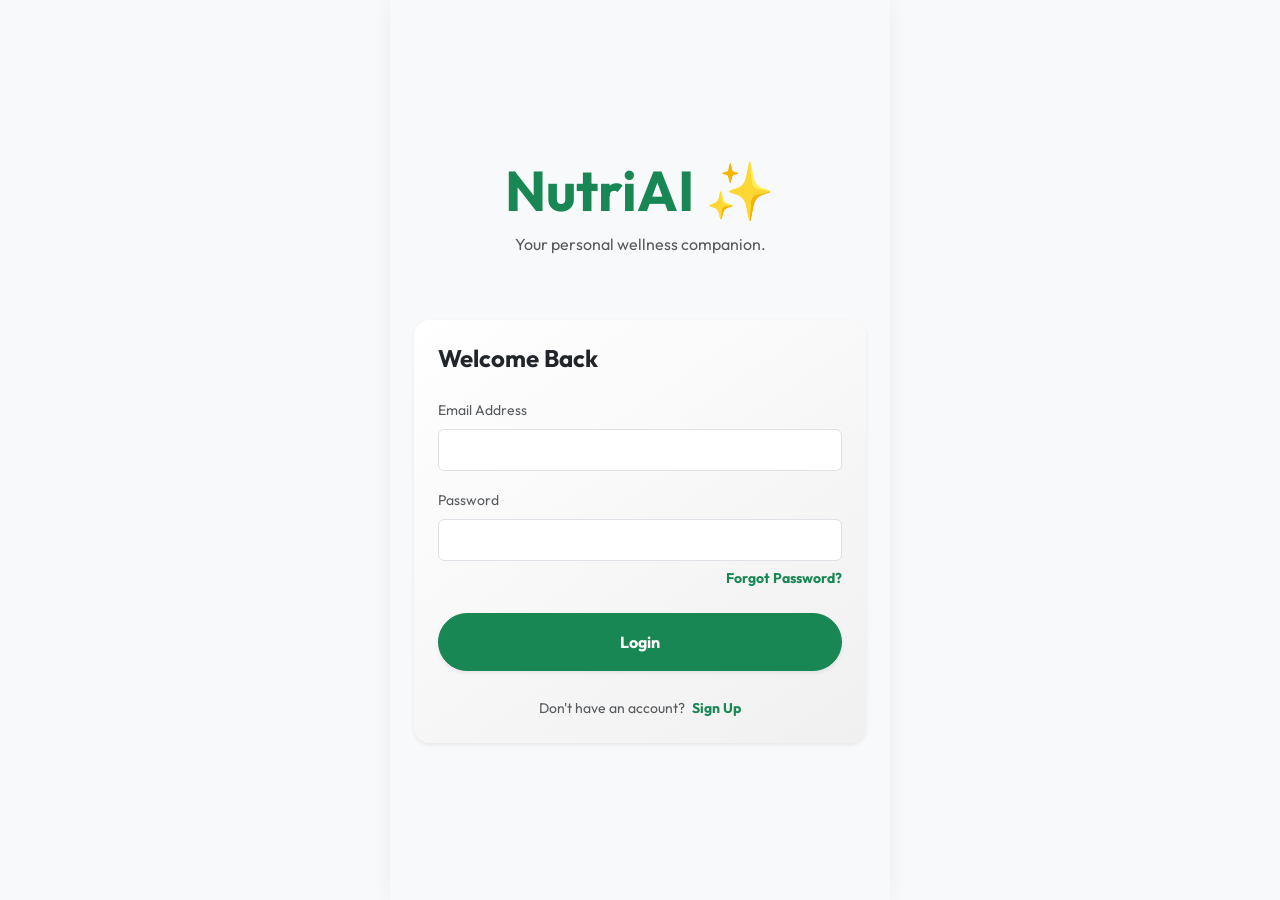
==== frontend/index.html @ 2ce2a9cc "feat: initial setup, interfaces and modules" ====
<!DOCTYPE html>
<html lang="en">

<head>
    <meta charset="UTF-8">
    <meta name="viewport" content="width=device-width, initial-scale=1.0">
    <title>NutriAI - Your Personal Wellness Companion</title>
    <!-- App Icons -->
    <link rel="icon" type="image/x-icon" href="favicon.ico">
    <link rel="apple-touch-icon" href="icons/apple-touch-icon.png">
    <!-- PWA Manifest -->
    <link rel="manifest" href="manifest.json">
    <!-- Bootstrap 5 CSS -->
    <link href="https://cdn.jsdelivr.net/npm/bootstrap@5.3.3/dist/css/bootstrap.min.css" rel="stylesheet">
    <!-- Custom CSS -->
    <link rel="stylesheet" href="style.css">
    <!-- Google Fonts -->
    <link href="https://fonts.googleapis.com/css2?family=Outfit:wght@300;400;500;600;700&display=swap" rel="stylesheet">
    <meta name="theme-color" content="#198754">
</head>

<body>

    <!-- App Container optimized for mobile -->
    <div class="app-container">
        <!-- Top Nav -->
        <nav class="navbar navbar-expand-lg app-navbar">
            <div class="container-fluid d-flex justify-content-between align-items-center">
                <a class="navbar-brand fw-bold text-success" href="#">NutriAI ✨</a>
                <button class="btn btn-outline-danger btn-sm rounded-pill px-3 fw-bold shadow-sm"
                    id="logoutBtnHeader">Logout</button>
            </div>
        </nav>

        <!-- Main Content Area -->
        <main class="content-area container-fluid pb-5">
            <!-- Dashboard View -->
            <div id="view-dashboard" class="app-view active">
                <h4 class="mt-3 mb-4 fw-bold greeting-text">Good day, <span id="dashName">...</span>!</h4>

                <!-- Calorie Summary Card -->
                <div class="card summary-card border-0 shadow-sm mb-4">
                    <div class="card-body">
                        <!-- Smart Reminders -->
                        <div class="card shadow-sm border-0 mb-4 rounded-4"
                            style="background: linear-gradient(135deg, #fdfbfb 0%, #ebedee 100%);">
                            <div class="card-body">
                                <div class="d-flex align-items-center mb-3">
                                    <i data-feather="clock" class="text-primary me-2"></i>
                                    <h6 class="card-title fw-bold m-0 text-muted">Smart Reminders</h6>
                                </div>
                                <div class="d-flex justify-content-between align-items-center text-center px-2">
                                    <div>
                                        <small class="d-block text-muted mb-1"
                                            style="font-size: 0.75rem;">Breakfast</small>
                                        <span
                                            class="badge bg-primary-subtle text-primary rounded-pill px-3 py-2 fw-semibold"
                                            id="remindBreakfast">--:--</span>
                                    </div>
                                    <div>
                                        <small class="d-block text-muted mb-1" style="font-size: 0.75rem;">Lunch</small>
                                        <span
                                            class="badge bg-primary-subtle text-primary rounded-pill px-3 py-2 fw-semibold"
                                            id="remindLunch">--:--</span>
                                    </div>
                                    <div>
                                        <small class="d-block text-muted mb-1"
                                            style="font-size: 0.75rem;">Dinner</small>
                                        <span
                                            class="badge bg-primary-subtle text-primary rounded-pill px-3 py-2 fw-semibold"
                                            id="remindDinner">--:--</span>
                                    </div>
                                </div>
                            </div>
                        </div>

                        <div class="d-flex justify-content-between align-items-center mb-3">
                            <h6 class="card-title fw-bold m-0 text-muted">Daily Summary</h6>
                            <span id="dailyStatusBadge"
                                class="badge bg-secondary-subtle text-secondary rounded-pill px-3 py-2">Loading...</span>
                        </div>
                        <div class="row text-center mb-3">
                            <div class="col-4 border-end">
                                <small class="text-muted d-block">Eaten</small>
                                <span class="fw-bold fs-5 text-dark" id="eatenCals">0</span>
                            </div>
                            <div class="col-4">
                                <small class="text-muted d-block">Remaining</small>
                                <span class="fw-bold fs-3 text-success" id="remainingCals">0</span>
                            </div>
                            <div class="col-4 border-start">
                                <small class="text-muted d-block">Goal</small>
                                <span class="fw-bold fs-5 text-dark" id="goalCals">0</span>
                            </div>
                        </div>

                        <!-- Macro breakdown -->
                        <div class="d-flex justify-content-between text-muted small mt-2">
                            <span>Carbs: <b class="text-dark"><span id="dashCarbs">0</span>&nbsp;g</b></span>
                            <span>Protein: <b class="text-dark"><span id="dashProtein">0</span>&nbsp;g</b></span>
                            <span>Fat: <b class="text-dark"><span id="dashFat">0</span>&nbsp;g</b></span>
                        </div>
                        <div class="progress mt-2" style="height: 6px;" id="macroProgressBar">
                            <div class="progress-bar bg-info" role="progressbar" id="carbsBar"></div>
                            <div class="progress-bar bg-warning" role="progressbar" id="proteinBar">
                            </div>
                            <div class="progress-bar bg-danger" role="progressbar" id="fatBar"></div>
                        </div>

                        <!-- Micronutrient Summary -->
                        <hr class="my-3">
                        <h6 class="fw-bold text-muted small mb-2">MICRONUTRIENTS</h6>
                        <div class="mb-2">
                            <div class="d-flex justify-content-between small">
                                <span>Vitamin C</span>
                                <span><span id="dashVitC">0</span> mg</span>
                            </div>
                            <div class="progress" style="height: 5px;">
                                <div class="progress-bar bg-info" id="vitCBar" role="progressbar" style="width: 0%">
                                </div>
                            </div>
                        </div>
                        <div class="mb-2">
                            <div class="d-flex justify-content-between small">
                                <span>Calcium</span>
                                <span><span id="dashCalcium">0</span> mg</span>
                            </div>
                            <div class="progress" style="height: 5px;">
                                <div class="progress-bar bg-warning" id="calciumBar" role="progressbar"
                                    style="width: 0%"></div>
                            </div>
                        </div>
                        <div class="mb-1">
                            <div class="d-flex justify-content-between small">
                                <span>Iron</span>
                                <span><span id="dashIron">0</span> mg</span>
                            </div>
                            <div class="progress" style="height: 5px;">
                                <div class="progress-bar bg-danger" id="ironBar" role="progressbar" style="width: 0%">
                                </div>
                            </div>
                        </div>
                    </div>
                </div>

                <!-- Recent Meals -->
                <div class="d-flex justify-content-between align-items-center mb-3">
                    <h6 class="fw-bold m-0 text-muted">Recent Meals</h6>
                    <input type="date" id="recentMealsDateFilter"
                        class="form-control form-control-sm w-auto text-muted shadow-sm border-0 bg-white rounded-pill px-3">
                </div>

                <div class="list-group mb-5 shadow-sm border-0 meal-list" id="recentMealsContainer">
                    <!-- Meals will be injected here via dashboard loading logic -->
                </div>
        </main>

        <div class="fab-container">
            <a href="scanner.html" class="nav-btn fab-btn bg-success text-white shadow-sm text-decoration-none mt-n3"
                data-nav="scanner">
                <svg xmlns="http://www.w3.org/2000/svg" width="28" height="28" viewBox="0 0 24 24" fill="none"
                    stroke="currentColor" stroke-width="2" stroke-linecap="round" stroke-linejoin="round"
                    class="feather feather-camera">
                    <path d="M23 19a2 2 0 0 1-2 2H3a2 2 0 0 1-2-2V8a2 2 0 0 1 2-2h4l2-3h6l2 3h4a2 2 0 0 1 2 2z">
                    </path>
                    <circle cx="12" cy="13" r="4"></circle>
                </svg>
            </a>
        </div>

        <!-- Unified Footer Container -->
        <div id="footerContainer"></div>

        <!-- Meal Details Modal -->
        <div class="modal fade" id="mealDetailModal" tabindex="-1" aria-labelledby="mealDetailModalLabel"
            aria-hidden="true">
            <div class="modal-dialog modal-dialog-centered">
                <div class="modal-content rounded-4 border-0 shadow">
                    <div class="modal-header border-0 pb-0">
                        <h5 class="modal-title fw-bold" id="mealDetailModalLabel">Meal Details</h5>
                        <button type="button" class="btn-close" data-bs-dismiss="modal" aria-label="Close"></button>
                    </div>
                    <div class="modal-body">
                        <!-- Medical Caution Block -->
                        <div id="modalMedicalCautionAlert" class="alert alert-danger d-none fw-bold" role="alert">
                            ⚠️ Medical Caution: <span id="modalCautionText"></span>
                        </div>

                        <!-- Image Preview Area -->
                        <div id="modalImageContainer" class="rounded-3 overflow-hidden mb-3 d-none bg-dark"
                            style="height: 200px;">
                            <img id="modalFoodImage" src="" alt="Food Preview"
                                style="width: 100%; height: 100%; object-fit: cover;">
                        </div>

                        <h4 class="fw-bold mb-3" id="modalFoodName">Food Name</h4>

                        <!-- Macronutrients -->
                        <div class="row text-center mb-3 bg-light rounded-3 p-2 mx-1">
                            <div class="col-6 mb-2">
                                <span class="d-block small text-muted">Calories</span>
                                <span class="fs-4 fw-bold text-success" id="modalCals">0</span>
                            </div>
                            <div class="col-6 mb-2">
                                <span class="d-block small text-muted">Protein (g)</span>
                                <span class="fs-4 fw-bold" id="modalProtein">0</span>
                            </div>
                            <div class="col-6">
                                <span class="d-block small text-muted">Carbs (g)</span>
                                <span class="fs-4 fw-bold" id="modalCarbs">0</span>
                            </div>
                            <div class="col-6">
                                <span class="d-block small text-muted">Fat (g)</span>
                                <span class="fs-4 fw-bold" id="modalFat">0</span>
                            </div>
                        </div>

                        <!-- Micronutrients -->
                        <h6 class="fw-bold text-muted small mb-2 mt-3">MICRONUTRIENTS</h6>
                        <div class="row text-center bg-light-subtle rounded-3 p-2 mx-1">
                            <div class="col-4">
                                <span class="d-block small text-muted">Vit C</span>
                                <span class="fw-bold text-info" id="modalVitC">0</span><small> mg</small>
                            </div>
                            <div class="col-4">
                                <span class="d-block small text-muted">Calcium</span>
                                <span class="fw-bold text-info" id="modalCalcium">0</span><small> mg</small>
                            </div>
                            <div class="col-4">
                                <span class="d-block small text-muted">Iron</span>
                                <span class="fw-bold text-info" id="modalIron">0</span><small> mg</small>
                            </div>
                        </div>
                    </div>
                </div>
            </div>
        </div>

        <!-- jQuery & Bootstrap JS -->
        <script src="https://code.jquery.com/jquery-3.7.1.min.js"></script>
        <script src="https://cdn.jsdelivr.net/npm/bootstrap@5.3.3/dist/js/bootstrap.bundle.min.js"></script>
        <script src="app.js"></script>
        <script>
            // Basic Service Worker Registration
            if ('serviceWorker' in navigator) {
                window.addEventListener('load', () => {
                    navigator.serviceWorker.register('/sw.js')
                        .then(reg => console.log('SW Registered', reg))
                        .catch(err => console.log('SW Reg Error', err));
                });
            }
        </script>
</body>

</html>
---- frontend/style.css ----
:root {
    --primary-color: #198754;
    --primary-light: #d1e7dd;
    --bg-color: #f8f9fa;
    --text-main: #212529;
    --text-muted: #6c757d;
    --card-bg: #ffffff;
}

body {
    font-family: 'Outfit', sans-serif;
    background-color: var(--bg-color);
    color: var(--text-main);
    overflow-x: hidden;
    -webkit-tap-highlight-color: transparent;
    /* Remove tap highlight on mobile */
}

/* App Container - Mimics mobile app frame */
.app-container {
    max-width: 500px;
    margin: 0 auto;
    background-color: var(--bg-color);
    min-height: 100vh;
    position: relative;
    box-shadow: 0 0 20px rgba(0, 0, 0, 0.05);
    /* Soft shadow for desktop view */
}

.app-navbar {
    background-color: rgba(255, 255, 255, 0.9);
    backdrop-filter: blur(10px);
    position: sticky;
    top: 0;
    z-index: 1000;
}

.content-area {
    padding-top: 15px;
    padding-bottom: 80px;
    /* Space for bottom nav */
    display: flex;
    flex-direction: column;
}

/* Views */
.app-view {
    display: none;
    animation: fadeIn 0.3s ease;
}

.app-view.active {
    display: block;
}

@keyframes fadeIn {
    from {
        opacity: 0;
        transform: translateY(10px);
    }

    to {
        opacity: 1;
        transform: translateY(0);
    }
}

/* Cards & UI Elements */
.summary-card {
    border-radius: 20px;
    background: linear-gradient(145deg, #ffffff, #f0f0f0);
}

.meal-list {
    border-radius: 15px;
    flex-grow: 1;
    /* Take up remaining space */
    padding-bottom: 60px;
    /* space for fab */
}

.meal-item {
    transition: background-color 0.2s;
}

.meal-item:active {
    background-color: #f1f3f5 !important;
}

/* Bottom Navigation */
.bottom-nav {
    position: fixed;
    bottom: 0;
    left: 50%;
    transform: translateX(-50%);
    width: 100%;
    max-width: 500px;
    background: #ffffff;
    border-top-left-radius: 25px;
    border-top-right-radius: 25px;
    z-index: 1000;
    padding-bottom: env(safe-area-inset-bottom);
    /* iOS safe area */
}

.nav-btn {
    border: none;
    background: none;
    display: flex;
    flex-direction: column;
    align-items: center;
    color: var(--text-muted);
    font-size: 0.75rem;
    padding: 8px 12px;
    transition: all 0.2s;
}

.nav-btn.active {
    color: var(--primary-color);
    font-weight: 600;
}

.nav-btn svg {
    margin-bottom: 4px;
    transition: transform 0.2s;
}

.nav-btn.active svg {
    transform: translateY(-2px);
}

/* FAB Button — sits inside the bottom-nav, floats up */
.fab-container {
    position: fixed;
    bottom: 6rem;
    left: 50%;
    transform: translateX(-50%);
    z-index: 1050;
}

.fab-btn {
    width: 56px;
    height: 56px;
    border-radius: 50%;
    display: flex;
    /* needed to center icon */
    align-items: center;
    justify-content: center;
    box-shadow: 0 4px 15px rgba(25, 135, 84, 0.4);
    transition: transform 0.2s;
    /* Remove position/bottom/left here — container handles it */
}

.fab-btn svg {
    margin: 0 !important;
}

.fab-btn:active {
    transform: scale(0.95);
}

/* Bootstrap margin-top negative override for mt-n3 */
.mt-n3 {
    margin-top: -1rem !important;
}

/* History card used in progress page */
.history-card {
    border-radius: 16px;
    background: linear-gradient(145deg, #ffffff, #f5f5f5);
}

/* Voice button active state */
#voiceInputBtn.listening {
    background-color: #dc3545 !important;
    border-color: #dc3545 !important;
    color: #fff !important;
    animation: pulse 1.2s ease-in-out infinite;
}

@keyframes pulse {

    0%,
    100% {
        box-shadow: 0 0 0 0 rgba(220, 53, 69, 0.4);
    }

    50% {
        box-shadow: 0 0 0 8px rgba(220, 53, 69, 0);
    }
}
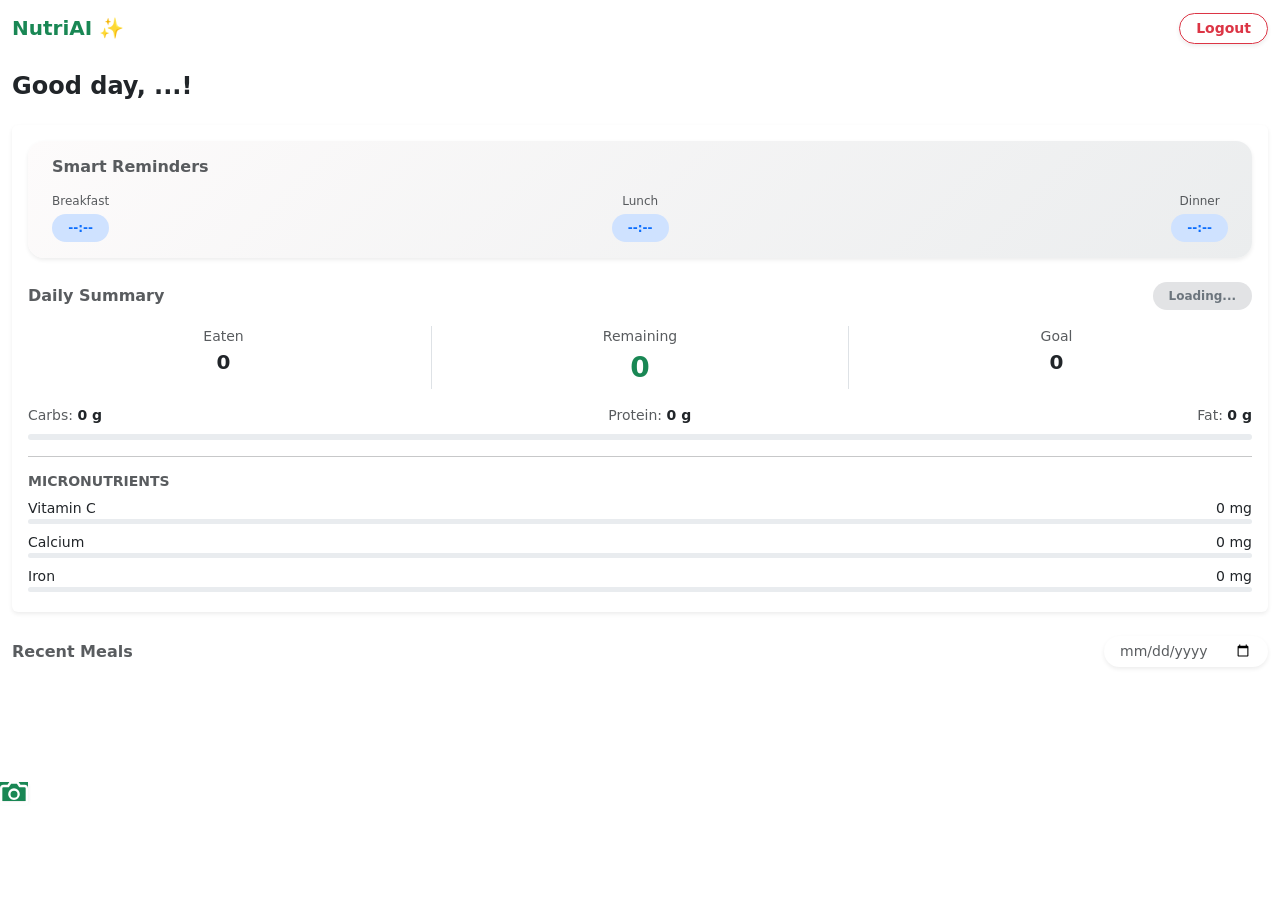
==== commit 532d8f3f: "feat: update folder structure" ====
--- a/frontend/index.html
+++ b/frontend/index.html
@@ -6,14 +6,14 @@
     <meta name="viewport" content="width=device-width, initial-scale=1.0">
     <title>NutriAI - Your Personal Wellness Companion</title>
     <!-- App Icons -->
-    <link rel="icon" type="image/x-icon" href="favicon.ico">
-    <link rel="apple-touch-icon" href="icons/apple-touch-icon.png">
+    <link rel="icon" type="image/x-icon" href="../assets/icons/favicon.ico">
+    <link rel="apple-touch-icon" href="assets/icons/apple-touch-icon.png">
     <!-- PWA Manifest -->
     <link rel="manifest" href="manifest.json">
     <!-- Bootstrap 5 CSS -->
     <link href="https://cdn.jsdelivr.net/npm/bootstrap@5.3.3/dist/css/bootstrap.min.css" rel="stylesheet">
     <!-- Custom CSS -->
-    <link rel="stylesheet" href="style.css">
+    <link rel="stylesheet" href="../assets/style.css">
     <!-- Google Fonts -->
     <link href="https://fonts.googleapis.com/css2?family=Outfit:wght@300;400;500;600;700&display=swap" rel="stylesheet">
     <meta name="theme-color" content="#198754">
@@ -239,7 +239,7 @@
         <!-- jQuery & Bootstrap JS -->
         <script src="https://code.jquery.com/jquery-3.7.1.min.js"></script>
         <script src="https://cdn.jsdelivr.net/npm/bootstrap@5.3.3/dist/js/bootstrap.bundle.min.js"></script>
-        <script src="app.js"></script>
+        <script src="../scripts/app.js"></script>
         <script>
             // Basic Service Worker Registration
             if ('serviceWorker' in navigator) {
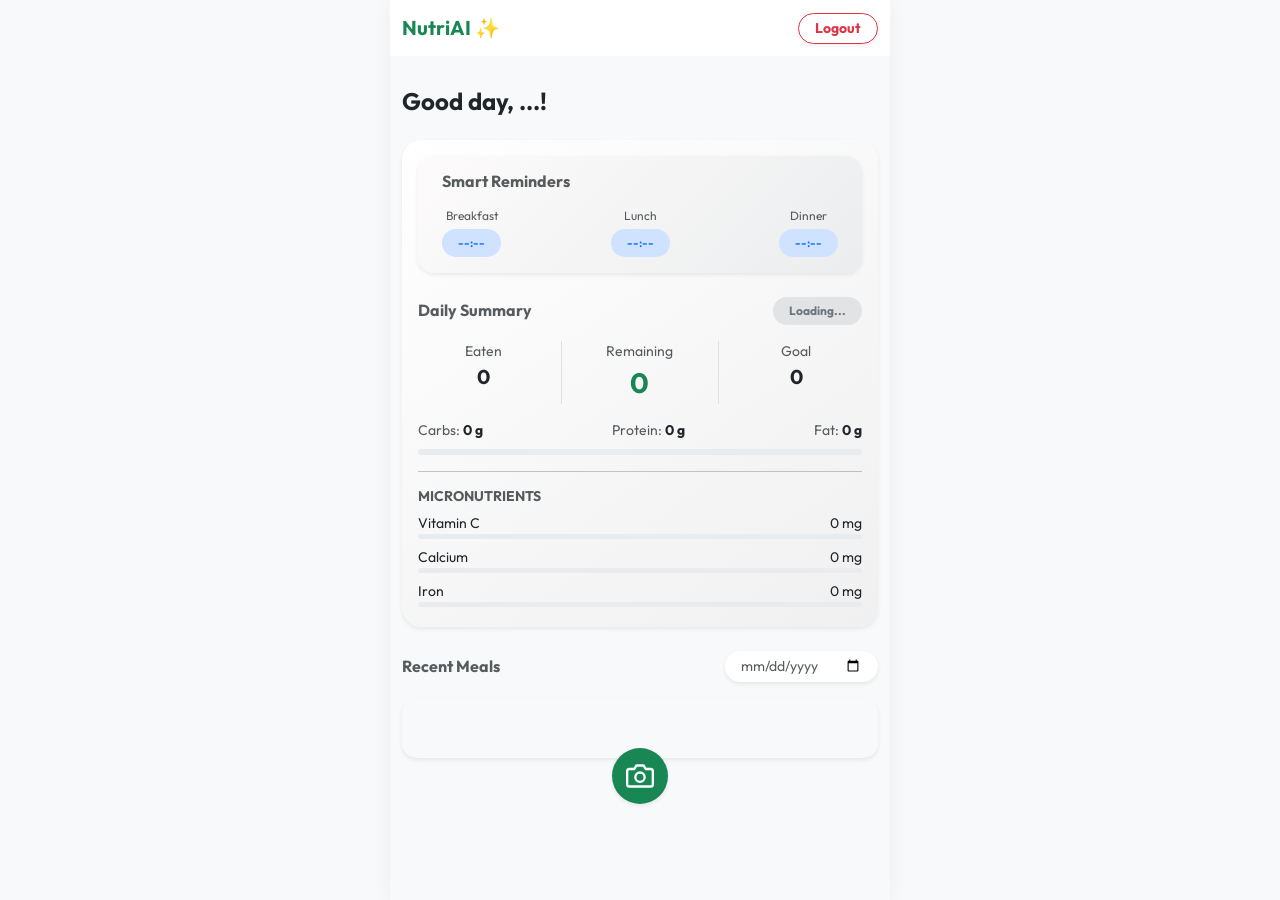
==== commit d0d3a2f4: "feat: fixes and immprovements" ====
--- a/frontend/index.html
+++ b/frontend/index.html
@@ -6,14 +6,14 @@
     <meta name="viewport" content="width=device-width, initial-scale=1.0">
     <title>NutriAI - Your Personal Wellness Companion</title>
     <!-- App Icons -->
-    <link rel="icon" type="image/x-icon" href="../assets/icons/favicon.ico">
+    <link rel="icon" type="image/x-icon" href="assets/icons/favicon.ico">
     <link rel="apple-touch-icon" href="assets/icons/apple-touch-icon.png">
     <!-- PWA Manifest -->
     <link rel="manifest" href="manifest.json">
     <!-- Bootstrap 5 CSS -->
     <link href="https://cdn.jsdelivr.net/npm/bootstrap@5.3.3/dist/css/bootstrap.min.css" rel="stylesheet">
     <!-- Custom CSS -->
-    <link rel="stylesheet" href="../assets/style.css">
+    <link rel="stylesheet" href="assets/style.css">
     <!-- Google Fonts -->
     <link href="https://fonts.googleapis.com/css2?family=Outfit:wght@300;400;500;600;700&display=swap" rel="stylesheet">
     <meta name="theme-color" content="#198754">
@@ -116,7 +116,7 @@
                                 <span><span id="dashVitC">0</span> mg</span>
                             </div>
                             <div class="progress" style="height: 5px;">
-                                <div class="progress-bar bg-info" id="vitCBar" role="progressbar" style="width: 0%">
+                                <div class="progress-bar bg-success" id="vitCBar" role="progressbar" style="width: 0%">
                                 </div>
                             </div>
                         </div>
@@ -126,7 +126,7 @@
                                 <span><span id="dashCalcium">0</span> mg</span>
                             </div>
                             <div class="progress" style="height: 5px;">
-                                <div class="progress-bar bg-warning" id="calciumBar" role="progressbar"
+                                <div class="progress-bar bg-primary" id="calciumBar" role="progressbar"
                                     style="width: 0%"></div>
                             </div>
                         </div>
--- a/frontend/assets/style.css
+++ b/frontend/assets/style.css
@@ -0,0 +1,191 @@
+:root {
+    --primary-color: #198754;
+    --primary-light: #d1e7dd;
+    --bg-color: #f8f9fa;
+    --text-main: #212529;
+    --text-muted: #6c757d;
+    --card-bg: #ffffff;
+}
+
+body {
+    font-family: 'Outfit', sans-serif;
+    background-color: var(--bg-color);
+    color: var(--text-main);
+    overflow-x: hidden;
+    -webkit-tap-highlight-color: transparent;
+    /* Remove tap highlight on mobile */
+}
+
+/* App Container - Mimics mobile app frame */
+.app-container {
+    max-width: 500px;
+    margin: 0 auto;
+    background-color: var(--bg-color);
+    min-height: 100vh;
+    position: relative;
+    box-shadow: 0 0 20px rgba(0, 0, 0, 0.05);
+    /* Soft shadow for desktop view */
+}
+
+.app-navbar {
+    background-color: rgba(255, 255, 255, 0.9);
+    backdrop-filter: blur(10px);
+    position: sticky;
+    top: 0;
+    z-index: 1000;
+}
+
+.content-area {
+    padding-top: 15px;
+    padding-bottom: 80px;
+    /* Space for bottom nav */
+    display: flex;
+    flex-direction: column;
+}
+
+/* Views */
+.app-view {
+    display: none;
+    animation: fadeIn 0.3s ease;
+}
+
+.app-view.active {
+    display: block;
+}
+
+@keyframes fadeIn {
+    from {
+        opacity: 0;
+        transform: translateY(10px);
+    }
+
+    to {
+        opacity: 1;
+        transform: translateY(0);
+    }
+}
+
+/* Cards & UI Elements */
+.summary-card {
+    border-radius: 20px;
+    background: linear-gradient(145deg, #ffffff, #f0f0f0);
+}
+
+.meal-list {
+    border-radius: 15px;
+    flex-grow: 1;
+    /* Take up remaining space */
+    padding-bottom: 60px;
+    /* space for fab */
+}
+
+.meal-item {
+    transition: background-color 0.2s;
+}
+
+.meal-item:active {
+    background-color: #f1f3f5 !important;
+}
+
+/* Bottom Navigation */
+.bottom-nav {
+    position: fixed;
+    bottom: 0;
+    left: 50%;
+    transform: translateX(-50%);
+    width: 100%;
+    max-width: 500px;
+    background: #ffffff;
+    border-top-left-radius: 25px;
+    border-top-right-radius: 25px;
+    z-index: 1000;
+    padding-bottom: env(safe-area-inset-bottom);
+    /* iOS safe area */
+}
+
+.nav-btn {
+    border: none;
+    background: none;
+    display: flex;
+    flex-direction: column;
+    align-items: center;
+    color: var(--text-muted);
+    font-size: 0.75rem;
+    padding: 8px 12px;
+    transition: all 0.2s;
+}
+
+.nav-btn.active {
+    color: var(--primary-color);
+    font-weight: 600;
+}
+
+.nav-btn svg {
+    margin-bottom: 4px;
+    transition: transform 0.2s;
+}
+
+.nav-btn.active svg {
+    transform: translateY(-2px);
+}
+
+/* FAB Button — sits inside the bottom-nav, floats up */
+.fab-container {
+    position: fixed;
+    bottom: 6rem;
+    left: 50%;
+    transform: translateX(-50%);
+    z-index: 1050;
+}
+
+.fab-btn {
+    width: 56px;
+    height: 56px;
+    border-radius: 50%;
+    display: flex;
+    /* needed to center icon */
+    align-items: center;
+    justify-content: center;
+    box-shadow: 0 4px 15px rgba(25, 135, 84, 0.4);
+    transition: transform 0.2s;
+    /* Remove position/bottom/left here — container handles it */
+}
+
+.fab-btn svg {
+    margin: 0 !important;
+}
+
+.fab-btn:active {
+    transform: scale(0.95);
+}
+
+/* Bootstrap margin-top negative override for mt-n3 */
+.mt-n3 {
+    margin-top: -1rem !important;
+}
+
+/* History card used in progress page */
+.history-card {
+    border-radius: 16px;
+    background: linear-gradient(145deg, #ffffff, #f5f5f5);
+}
+
+/* Voice button active state */
+#voiceInputBtn.listening {
+    background-color: #dc3545 !important;
+    border-color: #dc3545 !important;
+    color: #fff !important;
+    animation: pulse 1.2s ease-in-out infinite;
+}
+
+@keyframes pulse {
+
+    0%,
+    100% {
+        box-shadow: 0 0 0 0 rgba(220, 53, 69, 0.4);
+    }
+
+    50% {
+        box-shadow: 0 0 0 8px rgba(220, 53, 69, 0);
+    }
+}
